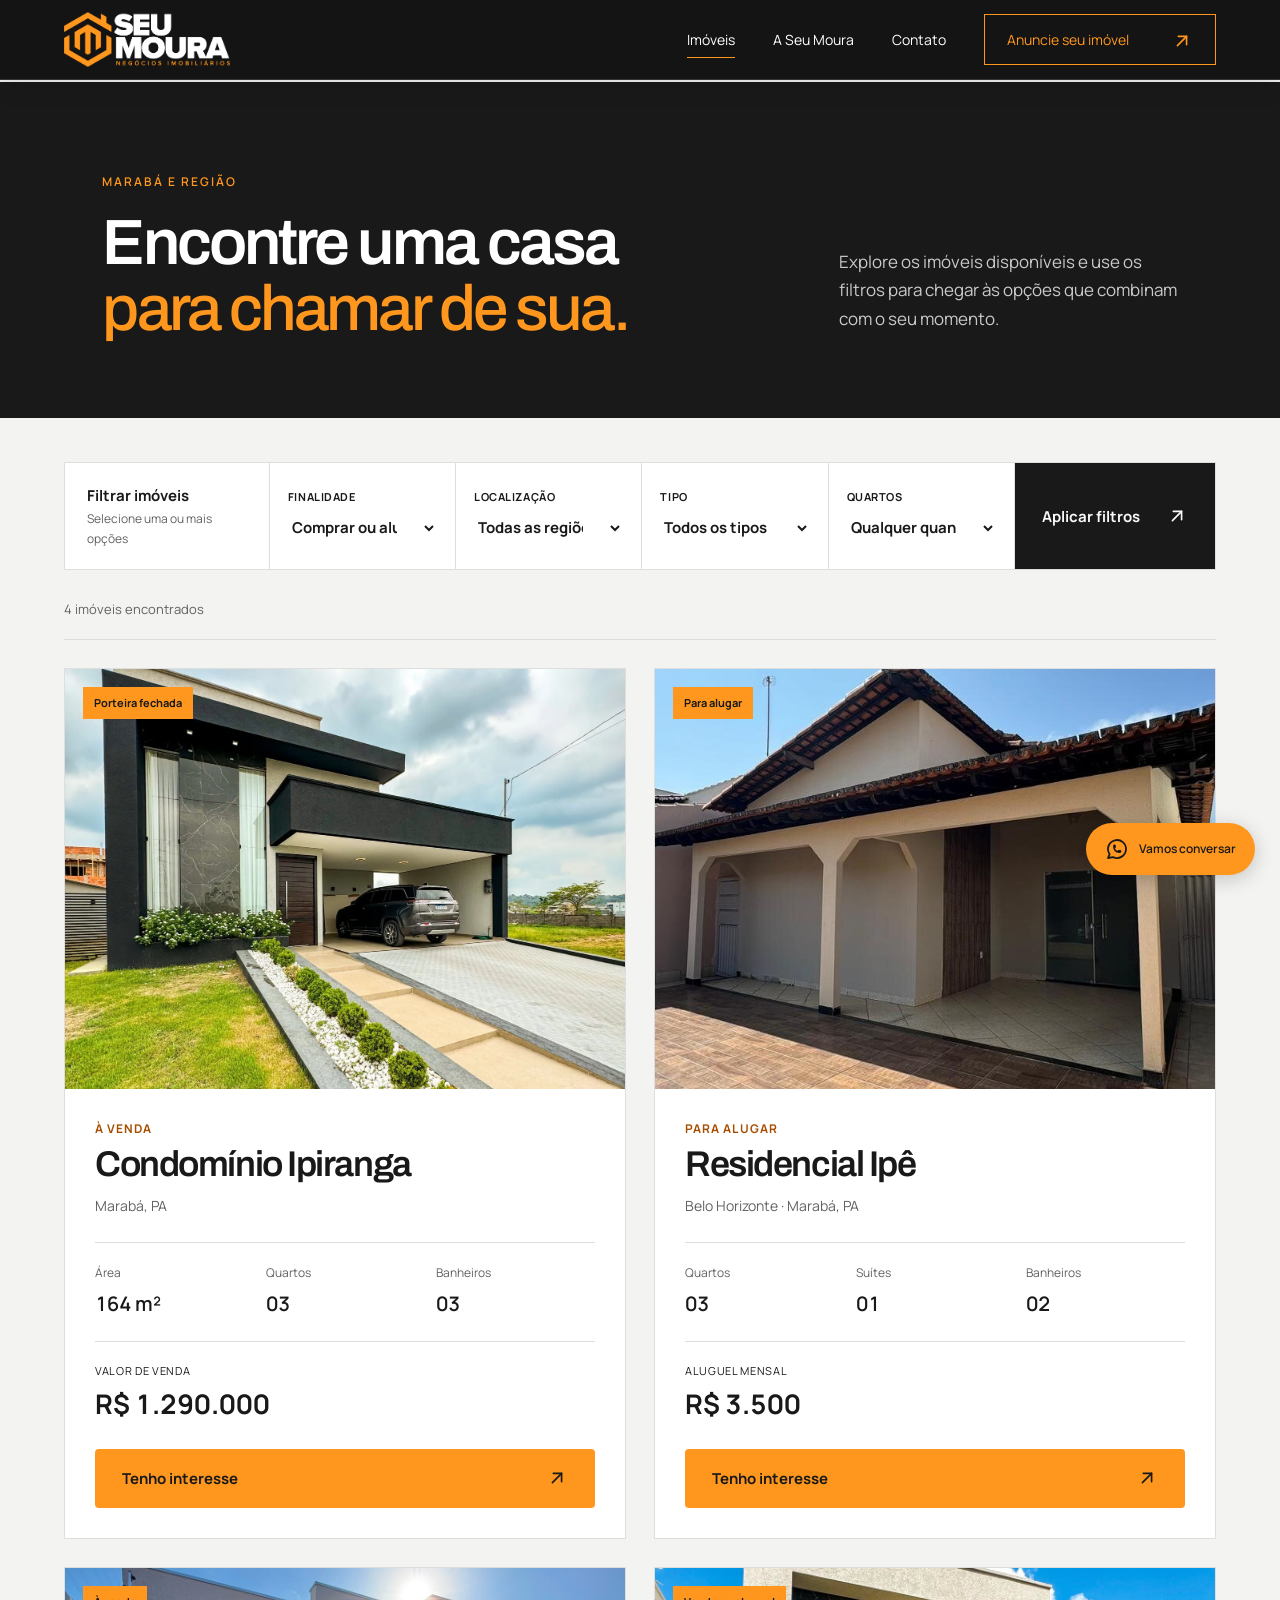
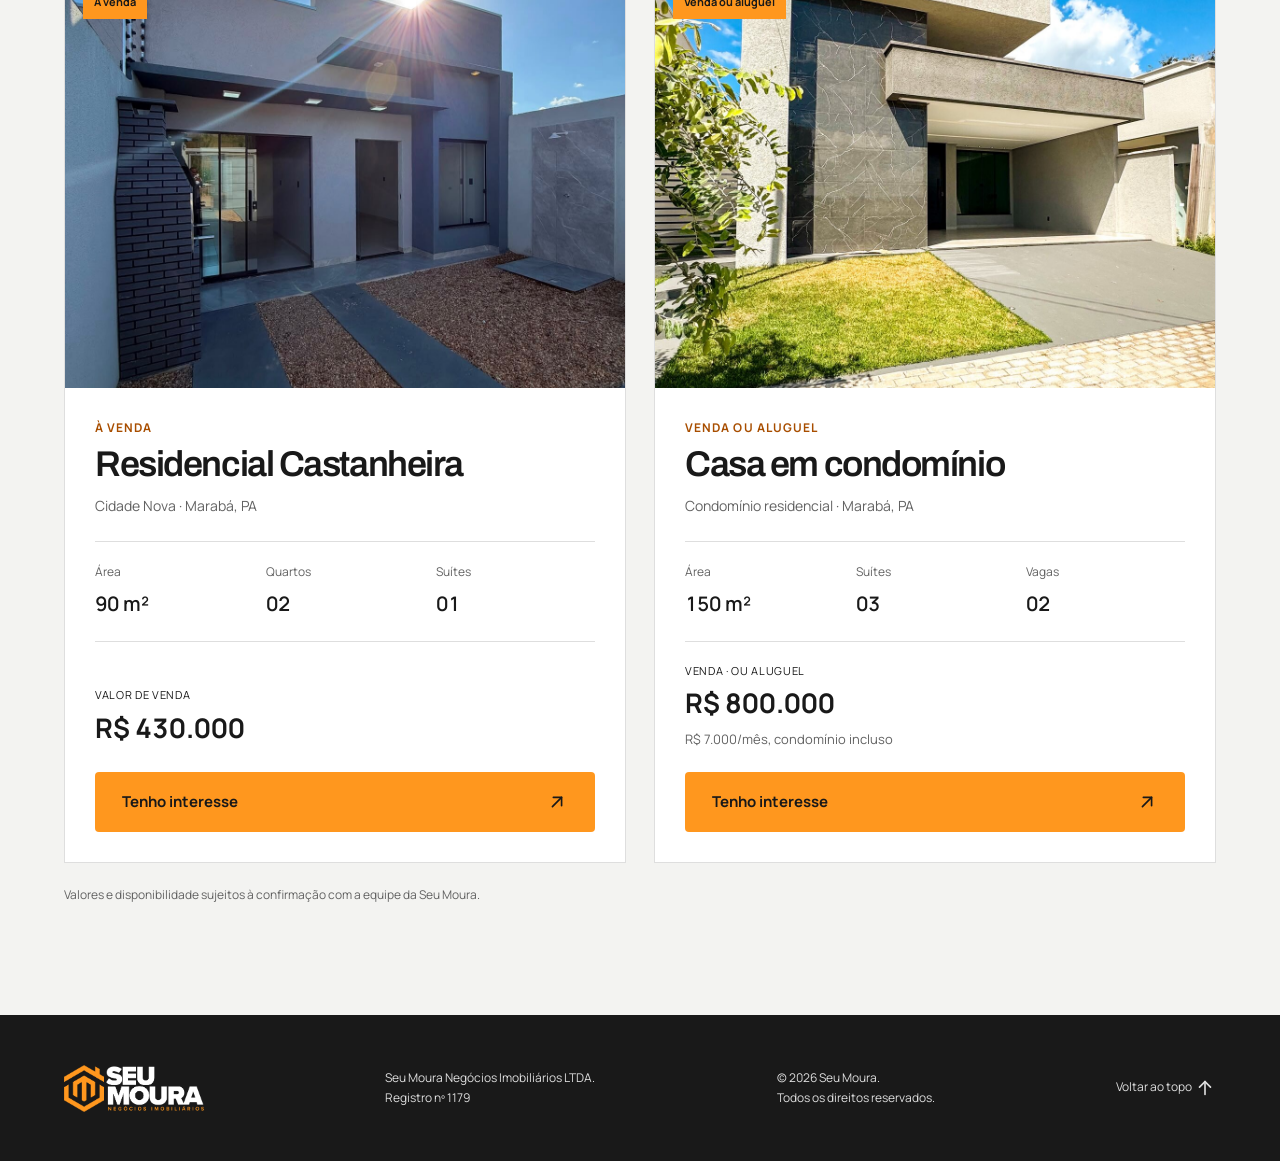
==== imoveis.html @ 576c98b8 "Create separate responsive property catalog with filters" ====
<!doctype html>
<html lang="pt-BR">
<head>
<meta charset="UTF-8"><meta name="viewport" content="width=device-width,initial-scale=1">
<title>Imóveis em Marabá | Seu Moura Imóveis</title>
<meta name="description" content="Casas à venda e para alugar em Marabá. Filtre os imóveis da Seu Moura por finalidade, localização e número de quartos.">
<meta name="theme-color" content="#191919"><meta property="og:title" content="Imóveis em Marabá | Seu Moura"><meta property="og:description" content="Encontre casas à venda e para alugar em Marabá e região."><meta property="og:type" content="website">
<link rel="icon" href="./favicon.svg" type="image/svg+xml"><link rel="stylesheet" href="./styles.css?v=catalog-20260916"><script src="./app.js?v=catalog-20260916" defer></script>
</head>
<body class="catalog-page">
<a class="skip" href="#catalogo">Pular para os imóveis</a>
<header class="header scrolled" id="topo"><a href="./index.html" class="brand" aria-label="Seu Moura Imóveis, página inicial"><img src="./assets/logo.png" alt="Seu Moura Imóveis" width="180" height="80"></a><nav id="navigation" aria-label="Principal"><a href="./imoveis.html" aria-current="page">Imóveis</a><a href="./index.html#sobre">A Seu Moura</a><a href="./index.html#contato">Contato</a><a class="nav-cta" href="./index.html#anuncie">Anuncie seu imóvel <span aria-hidden="true"><svg class="icon" viewBox="0 0 24 24"><path d="M17 7l-10 10"/><path d="M8 7l9 0l0 9"/></svg></span></a></nav><button class="menu" aria-label="Abrir menu" aria-expanded="false" aria-controls="navigation"><span></span><span></span></button></header>
<main id="catalogo">
<section class="catalog-hero"><div><p class="eyebrow">MARABÁ E REGIÃO</p><h1>Encontre uma casa<br><em>para chamar de sua.</em></h1></div><p>Explore os imóveis disponíveis e use os filtros para chegar às opções que combinam com o seu momento.</p></section>

<section class="catalog-shell" aria-label="Catálogo de imóveis">
<form id="search" class="catalog-filters">
<div class="filter-heading"><p>Filtrar imóveis</p><span>Selecione uma ou mais opções</span></div>
<label for="purpose">Finalidade<select id="purpose" name="purpose"><option value="all">Comprar ou alugar</option><option value="venda">Comprar</option><option value="aluguel">Alugar</option></select></label>
<label for="location">Localização<select id="location" name="location"><option value="all">Todas as regiões</option><option value="belo-horizonte">Belo Horizonte</option><option value="cidade-nova">Cidade Nova</option><option value="condominio">Condomínios</option></select></label>
<label for="type">Tipo<select id="type" name="type"><option value="all">Todos os tipos</option><option value="casa">Casa</option></select></label>
<label for="bedrooms">Quartos<select id="bedrooms" name="bedrooms"><option value="all">Qualquer quantidade</option><option value="2">2 ou mais</option><option value="3">3 ou mais</option></select></label>
<button class="button dark" type="submit">Aplicar filtros <svg class="icon" viewBox="0 0 24 24" aria-hidden="true"><path d="M17 7l-10 10"/><path d="M8 7l9 0l0 9"/></svg></button>
</form>

<div class="catalog-result"><span id="result-count" role="status">4 imóveis encontrados</span><button id="clear" class="text-button" type="button" hidden>Limpar filtros</button></div>

<div class="catalog-grid">
<article class="catalog-card property-item" data-purpose="venda" data-location="condominio" data-type="casa" data-bedrooms="3">
<div class="catalog-media"><img src="./assets/house.webp" alt="Casa com piscina no Condomínio Ipiranga" width="900" height="750"><span class="catalog-badge">Porteira fechada</span></div>
<div class="catalog-card-body"><div><p class="listing-type">À VENDA</p><h2>Condomínio Ipiranga</h2><p class="listing-location">Marabá, PA</p></div><dl class="catalog-specs"><div><dt>Área</dt><dd>164 m²</dd></div><div><dt>Quartos</dt><dd>03</dd></div><div><dt>Banheiros</dt><dd>03</dd></div></dl><div class="catalog-price"><span>Valor de venda</span><strong>R$ 1.290.000</strong></div><a class="button cream whatsapp" data-message="Olá, Seu Moura! Tenho interesse na casa de porteira fechada no Condomínio Ipiranga, anunciada por R$ 1.290.000. Gostaria de saber mais." href="https://wa.me/5594992972083" target="_blank" rel="noopener">Tenho interesse <svg class="icon" viewBox="0 0 24 24" aria-hidden="true"><path d="M17 7l-10 10"/><path d="M8 7l9 0l0 9"/></svg></a></div>
</article>

<article class="catalog-card property-item" data-purpose="aluguel" data-location="belo-horizonte" data-type="casa" data-bedrooms="3">
<div class="catalog-media"><img src="./assets/listing-ipe.jpg" alt="Fachada da casa para alugar no Residencial Ipê" loading="lazy" width="720" height="960"><span class="catalog-badge">Para alugar</span></div>
<div class="catalog-card-body"><div><p class="listing-type">PARA ALUGAR</p><h2>Residencial Ipê</h2><p class="listing-location">Belo Horizonte · Marabá, PA</p></div><dl class="catalog-specs"><div><dt>Quartos</dt><dd>03</dd></div><div><dt>Suítes</dt><dd>01</dd></div><div><dt>Banheiros</dt><dd>02</dd></div></dl><div class="catalog-price"><span>Aluguel mensal</span><strong>R$ 3.500</strong></div><a class="button cream whatsapp" data-message="Olá, Seu Moura! Tenho interesse na casa para alugar no Residencial Ipê, anunciada por R$ 3.500 mensais. Gostaria de saber mais." href="https://wa.me/5594992972083" target="_blank" rel="noopener">Tenho interesse <svg class="icon" viewBox="0 0 24 24" aria-hidden="true"><path d="M17 7l-10 10"/><path d="M8 7l9 0l0 9"/></svg></a></div>
</article>

<article class="catalog-card property-item" data-purpose="venda" data-location="cidade-nova" data-type="casa" data-bedrooms="2">
<div class="catalog-media"><img src="./assets/listing-castanheira.jpg" alt="Fachada da casa à venda no Residencial Castanheira" loading="lazy" width="1200" height="1600"><span class="catalog-badge">À venda</span></div>
<div class="catalog-card-body"><div><p class="listing-type">À VENDA</p><h2>Residencial Castanheira</h2><p class="listing-location">Cidade Nova · Marabá, PA</p></div><dl class="catalog-specs"><div><dt>Área</dt><dd>90 m²</dd></div><div><dt>Quartos</dt><dd>02</dd></div><div><dt>Suítes</dt><dd>01</dd></div></dl><div class="catalog-price"><span>Valor de venda</span><strong>R$ 430.000</strong></div><a class="button cream whatsapp" data-message="Olá, Seu Moura! Tenho interesse na casa do Residencial Castanheira, anunciada por R$ 430.000. Gostaria de saber mais." href="https://wa.me/5594992972083" target="_blank" rel="noopener">Tenho interesse <svg class="icon" viewBox="0 0 24 24" aria-hidden="true"><path d="M17 7l-10 10"/><path d="M8 7l9 0l0 9"/></svg></a></div>
</article>

<article class="catalog-card property-item" data-purpose="venda aluguel" data-location="condominio" data-type="casa" data-bedrooms="3">
<div class="catalog-media"><img src="./assets/listing-condominio-800.jpg" alt="Casa de alto padrão em condomínio em Marabá" loading="lazy" width="2268" height="3024"><span class="catalog-badge">Venda ou aluguel</span></div>
<div class="catalog-card-body"><div><p class="listing-type">VENDA OU ALUGUEL</p><h2>Casa em condomínio</h2><p class="listing-location">Condomínio residencial · Marabá, PA</p></div><dl class="catalog-specs"><div><dt>Área</dt><dd>150 m²</dd></div><div><dt>Suítes</dt><dd>03</dd></div><div><dt>Vagas</dt><dd>02</dd></div></dl><div class="catalog-price"><span>Venda · ou aluguel</span><strong>R$ 800.000</strong><small>R$ 7.000/mês, condomínio incluso</small></div><a class="button cream whatsapp" data-message="Olá, Seu Moura! Tenho interesse na casa em condomínio anunciada para venda por R$ 800.000 ou aluguel por R$ 7.000 mensais. Gostaria de saber mais." href="https://wa.me/5594992972083" target="_blank" rel="noopener">Tenho interesse <svg class="icon" viewBox="0 0 24 24" aria-hidden="true"><path d="M17 7l-10 10"/><path d="M8 7l9 0l0 9"/></svg></a></div>
</article>
</div>

<div id="empty" class="catalog-empty" hidden><h2>Nenhum imóvel com esses filtros.</h2><p>Altere a busca ou conte à nossa equipe o que você procura.</p><a class="button cream whatsapp" data-message="Olá! Procuro uma casa em Marabá e não encontrei uma opção no site. Podemos conversar?" href="https://wa.me/5594992972083" target="_blank" rel="noopener">Falar com um consultor <svg class="icon" viewBox="0 0 24 24" aria-hidden="true"><path d="M17 7l-10 10"/><path d="M8 7l9 0l0 9"/></svg></a></div>
<p class="catalog-note">Valores e disponibilidade sujeitos à confirmação com a equipe da Seu Moura.</p>
</section>
</main>

<footer><a class="brand" href="./index.html"><img src="./assets/logo.png" alt="Seu Moura Imóveis" width="180" height="80" loading="lazy"></a><p>Seu Moura Negócios Imobiliários LTDA.<br>Registro nº 1179</p><span>© <span id="year">2026</span> Seu Moura.<br>Todos os direitos reservados.</span><a href="#topo" class="back-top">Voltar ao topo <svg class="icon" viewBox="0 0 24 24" aria-hidden="true"><path d="M12 5l0 14"/><path d="M18 11l-6 -6"/><path d="M6 11l6 -6"/></svg></a></footer>
<a class="floating-whatsapp whatsapp" href="https://wa.me/5594992972083" target="_blank" rel="noopener" aria-label="Falar com a Seu Moura pelo WhatsApp" data-message="Olá! Gostaria de falar com a Seu Moura."><svg class="icon" viewBox="0 0 24 24" aria-hidden="true"><path d="M3 21l1.65 -3.8a9 9 0 1 1 3.4 2.9l-5.05 .9"/><path d="M9 10a.5 .5 0 0 0 1 0v-1a.5 .5 0 0 0 -1 0v1a5 5 0 0 0 5 5h1a.5 .5 0 0 0 0 -1h-1a.5 .5 0 0 0 0 1"/></svg><span>Vamos conversar</span></a>
</body></html>
---- styles.css ----
@import url('https://fonts.googleapis.com/css2?family=Archivo:wght@500;600;700&family=Manrope:wght@400;500;600;700&display=swap');
:root{--ink:#191919;--paper:#fafafa;--muted:#626262;--gold:#ff971e;--line:#dedede;--serif:'Italiana',Georgia,serif;--sans:'DM Sans',Arial,sans-serif}*{box-sizing:border-box}html{scroll-behavior:smooth;scroll-padding-top:100px}body{margin:0;color:var(--ink);background:var(--paper);font-family:var(--sans);font-size:16px;line-height:1.7}body.modal-open{overflow:hidden}button,input,select{font:inherit}button,a,input,select{-webkit-tap-highlight-color:transparent}button,a{touch-action:manipulation}button{cursor:pointer}a{color:inherit;text-decoration:none}img{max-width:100%;display:block}button{color:inherit}h1,h2,h3,p{margin:0}h1,h2,h3{font-weight:400}h1,h2{font-family:var(--serif);line-height:1.06;letter-spacing:-.035em}em{font-weight:400;font-family:Georgia,serif;font-size:.91em}h2{font-size:clamp(38px,4.2vw,64px)}p{font-weight:400}.eyebrow{font-size:12px;font-weight:600;letter-spacing:2px;margin-bottom:24px}.eyebrow.light{color:#fafafa}.header{position:absolute;z-index:10;top:0;left:0;width:100%;display:flex;align-items:center;justify-content:space-between;padding:22px 5%;border-bottom:1px solid #ffffff35;color:white;transition:background 180ms ease}.header.scrolled{position:fixed;background:var(--ink);padding-top:8px;padding-bottom:8px;box-shadow:0 4px 25px #0002}.brand img{width:165px;height:66px;object-fit:contain}.header nav{display:flex;gap:38px;align-items:center;font-size:14px}.header nav>a{position:relative}.header nav>a:not(.nav-cta):after{content:'';position:absolute;bottom:-7px;height:1px;background:currentColor;left:0;width:100%;transform:scaleX(0);transform-origin:left;transition:transform 180ms var(--ease-out)}.header nav>a:hover:after{transform:scaleX(1)}.nav-cta{border:1px solid #ffffff60;padding:12px 22px}.nav-cta span{margin-left:22px}.menu{display:none;background:none;border:0;width:44px;height:44px}.menu span{display:block;background:white;height:1px;width:25px;margin:7px auto}.hero{height:min(890px,100svh);min-height:700px;position:relative;overflow:hidden;color:#fff;background:var(--ink)}.hero-image{width:100%;height:100%;object-fit:cover;object-position:center 53%;animation:herozoom 1.8s ease-out both}.hero-shade{position:absolute;inset:0;background:linear-gradient(90deg,#101010d9 0%,#10101099 46%,#10101033 85%),linear-gradient(0deg,#101010a0,transparent 35%,#10101066)}.hero-content{position:absolute;left:8%;top:25%;max-width:850px;animation:rise 1s .1s both}.hero h1{font-size:clamp(58px,6.2vw,96px);line-height:1.05}.hero h1 em{color:#ff971e;font-size:.8em}.hero-intro{margin:26px 0 32px;color:#f5f5f5;font-size:17px;line-height:1.65}.button{display:inline-flex;align-items:center;justify-content:space-between;gap:42px;min-height:56px;padding:16px 26px;border:1px solid transparent;font-size:14px;font-weight:500;transition:background .25s,transform .25s}.button span{font-size:22px;line-height:1}.cream{color:var(--ink);background:#ff971e}.cream:hover{background:#ffac4d}.dark{background:var(--ink);color:#fff}.dark:hover{background:#333333}.hero-bottom{position:absolute;bottom:36px;left:8%;right:5%;display:flex;justify-content:space-between;align-items:center;font-size:11px;letter-spacing:2px}.hero-bottom a{display:flex;gap:35px;align-items:center}.hero-bottom a span{font-size:24px}.hero-index{position:absolute;right:4.5%;top:45%;writing-mode:vertical-rl;letter-spacing:3px;font-size:11px}.search-wrap{position:relative;padding:0 5%;background:#fff}.search{max-width:1400px;margin:auto;display:grid;grid-template-columns:1fr 1.3fr 1.2fr auto;align-items:center;padding:30px 0;gap:30px}.search label{font-size:10px;letter-spacing:1.5px;font-weight:600;display:flex;flex-direction:column;border-right:1px solid var(--line);padding-right:25px}.search select{padding:9px 20px 0 0;border:0;background:none;width:100%;outline-offset:4px;color:var(--ink);font-size:15px;letter-spacing:0}.section{padding:100px 8%;max-width:1700px;margin:auto}.section-head{display:flex;justify-content:space-between;align-items:flex-end;gap:45px;margin-bottom:55px}.section-head>p{color:var(--muted);font-size:15px;line-height:1.8;margin-bottom:8px}.result-line{display:flex;justify-content:space-between;border-bottom:1px solid var(--line);padding-bottom:18px;margin-bottom:30px;font-size:13px;color:var(--muted)}.result-line>span:last-child{font-size:11px;letter-spacing:1.6px}.property{display:grid;grid-template-columns:1.14fr 1fr;background:#fff}.property-photo{position:relative;border:0;padding:0;background:#c9c9c9;overflow:hidden;text-align:left;min-height:530px}.property-photo>img{height:100%;width:100%;object-fit:cover;transition:transform .8s}.tag{position:absolute;left:24px;top:24px;padding:8px 14px;background:#fafafa;font-size:10px;letter-spacing:1.5px}.photo-link{position:absolute;bottom:0;left:0;right:0;padding:40px 27px 25px;color:#fff;display:flex;justify-content:space-between;background:linear-gradient(transparent,#0009);font-size:14px}.photo-link>span{font-size:24px}.property-info{padding:50px 48px;display:flex;flex-direction:column;justify-content:center}.property-info .eyebrow{font-size:10px;margin-bottom:23px}.property h3{font-family:var(--serif);font-size:clamp(30px,3vw,44px);line-height:1.15;letter-spacing:-1px}.location{font-size:13px;color:var(--muted);margin:18px 0}.property-copy{color:var(--muted);font-size:14px;line-height:1.8}.specs{display:flex;justify-content:space-between;gap:20px;padding:25px 0;border-bottom:1px solid var(--line);margin:6px 0 23px}.specs dt{font-size:11px;color:var(--muted)}.specs dd{font-size:27px;margin:8px 0 0;line-height:1}.specs small{font-size:14px}.price-line{display:flex;align-items:center;justify-content:space-between}.price-line span{font-size:10px;letter-spacing:1.3px;display:block;margin-bottom:7px}.price-line strong{font-weight:400;font-size:26px}.round{width:52px;height:52px;border:1px solid var(--line);border-radius:50%;background:transparent;font-size:24px;transition:background .2s}.round:hover{background:#eeeeee}.fine{font-size:12px;color:var(--muted);margin-top:12px;line-height:1.6}.text-button{background:none;border:0;text-decoration:underline;font-size:13px}.empty{text-align:center;padding:65px 20px;background:white}.empty h3{font-family:var(--serif);font-size:36px}.empty p{margin:15px auto 25px;max-width:550px}.statement{background:var(--ink);color:#f5f5f5;padding:32px 8% 65px;text-align:center;overflow:hidden}.statement-top{display:flex;justify-content:space-between;border-bottom:1px solid #ffffff20;padding-bottom:24px;letter-spacing:1.7px;font-size:10px;color:#cccccc}.statement>p{font-family:var(--serif);font-size:clamp(35px,4.8vw,70px);line-height:1.18;letter-spacing:-2px;margin:64px 0 35px}.statement em{color:#ff971e}.line-link{display:inline-flex;gap:50px;align-items:center;border-bottom:1px solid currentColor;padding-bottom:8px;font-size:14px}.line-link>span{font-size:22px}.about{display:grid;grid-template-columns:1fr 1fr;gap:9%;align-items:center;padding-top:120px;padding-bottom:120px}.about-image{position:relative;align-self:stretch;min-height:620px}.about-image>img{width:100%;height:100%;object-fit:cover}.image-caption{position:absolute;left:0;bottom:0;background:#191919da;width:100%;padding:18px 25px;font-size:10px;color:white;letter-spacing:1.5px}.about-copy>p:not(.eyebrow){color:var(--muted);margin-top:25px;font-size:15px}.values{margin:25px 0 30px}.values>div{position:relative;border-top:1px solid var(--line);padding:20px 0 20px 38px}.values span{position:absolute;left:0;top:23px;font-size:11px;color:var(--muted)}.values h3{font-size:17px}.values p{font-size:13px;color:var(--muted);margin-top:4px}.announce{max-width:none;display:grid;grid-template-columns:1fr 1fr;gap:12%;background:#242424;color:white;padding-top:85px;padding-bottom:85px}.announce h2{font-size:clamp(38px,4vw,58px)}.announce>div>p:last-child{margin-top:25px;color:#dedede;font-size:15px}.owner-form label{display:flex;flex-direction:column;font-size:12px;gap:8px}.owner-form input,.owner-form select{min-width:0;width:100%;border:0;border-bottom:1px solid #ffffff60;background:transparent;color:white;padding:10px 0;font-size:15px;border-radius:0}.owner-form input::placeholder{color:#c4c4c4}.owner-form select option{color:var(--ink);background:white}.form-row{display:grid;grid-template-columns:1fr 1fr;gap:25px;margin:26px 0}.owner-form .button{width:100%;margin-top:3px}.owner-form .fine{color:#cccccc;font-size:11px}.contact{text-align:center;padding-top:95px;padding-bottom:85px}.contact h2{font-size:clamp(50px,6vw,88px)}.contact .button{margin:35px 0}.contact-details{display:flex;justify-content:center;gap:35px;color:var(--muted);font-size:13px;margin-top:25px;align-items:center}.contact-details>*{padding:0 25px;border-right:1px solid var(--line)}.contact-details>*:last-child{border:0}footer{background:var(--ink);color:#dedede;padding:42px 5%;display:flex;justify-content:space-between;align-items:center;gap:25px;font-size:11px}footer .brand img{width:140px}.back-top{font-size:12px}.floating-whatsapp{position:fixed;z-index:15;bottom:25px;right:25px;display:flex;align-items:center;gap:10px;background:var(--ink);color:#fff;border:1px solid #ffffff55;padding:13px 19px;border-radius:40px;box-shadow:0 4px 20px #0003;font-size:12px;transition:transform .2s}.floating-whatsapp svg{width:24px;height:24px}.skip{position:fixed;z-index:100;top:-100px;left:15px;background:white;color:var(--ink);padding:12px}.skip:focus{top:15px}:focus-visible{outline:2px solid var(--gold);outline-offset:5px}.reveal{opacity:1}.reveal.pending{opacity:1;transform:none}[hidden]{display:none!important}dialog{border:0;padding:0;width:min(1100px,94vw);max-height:90svh;background:var(--paper);color:var(--ink);overflow:auto}dialog::backdrop{background:#101010cc;backdrop-filter:blur(5px)}dialog[open]{display:grid;grid-template-columns:1fr 1fr;animation:rise .3s}.dialog-close{position:absolute;top:15px;right:15px;z-index:2;border:0;background:var(--paper);border-radius:50%;width:42px;height:42px;font-size:18px}.gallery{background:var(--ink);position:relative;min-height:550px;display:flex;align-items:center}.gallery>img{width:100%;height:100%;max-height:80svh;object-fit:contain}.gallery-controls{position:absolute;bottom:0;left:0;right:0;background:#191919c9;color:white;padding:12px 25px;display:flex;align-items:center;justify-content:space-between;font-size:12px}.gallery-controls button{border:1px solid #ffffff60;background:none;color:white;width:40px;height:40px;font-size:20px}.dialog-copy{padding:55px 40px 35px}.dialog-copy h2{font-size:42px}.dialog-copy>p:not(.eyebrow){font-size:14px;margin-top:22px;color:var(--muted)}.dialog-copy .eyebrow{font-size:10px}.dialog-price{display:block;margin-top:25px;font-size:28px;font-weight:400}.dialog-copy .button{margin-top:22px;width:100%;gap:15px}.dialog-copy p.agent{font-size:12px}.gallery img{transition:opacity .2s}@keyframes rise{from{opacity:0;transform:translateY(25px)}to{opacity:1;transform:translateY(0)}}@keyframes herozoom{from{transform:scale(1.07)}to{transform:scale(1)}}
@media(min-width:1700px){.hero-content{left:max(8%,calc((100vw - 1450px)/2))}}
@media(max-width:1000px){.header nav{gap:22px}.hero-content{left:6%}.section{padding:75px 6%}.search{gap:18px}.search label{padding-right:12px}.search .button{gap:20px;padding:15px}.section-head{gap:20px}.section-head>p{max-width:240px}.property-info{padding:35px 28px}.property-photo{min-height:500px}.about{gap:6%}.about-image{min-height:620px}.announce{gap:7%}.contact-details{gap:0}.contact-details>*{padding:0 15px}.contact-details a{overflow-wrap:anywhere}}
@media(max-width:720px){html{scroll-padding-top:84px}.header{padding:12px 6%}.brand img{width:139px;height:55px}.menu{display:block}.header nav{display:none;position:absolute;left:0;right:0;top:100%;background:var(--ink);padding:25px 6% 32px;flex-direction:column;align-items:stretch;gap:22px;border-top:1px solid #ffffff30}.header nav.open{display:flex}.hero{height:800px;min-height:690px;max-height:1000px}.hero-content{top:23%;left:7%;right:5%}.hero h1{font-size:clamp(43px,9.5vw,68px);line-height:1.13}.hero h1 em{font-size:.82em}.hero .eyebrow{font-size:9px;letter-spacing:1.4px;max-width:290px}.hero-intro{font-size:15px;margin:25px 0 30px}.hero-image{object-position:58% center}.hero-shade{background:linear-gradient(90deg,#101010d9,#10101088),linear-gradient(0deg,#101010b3,transparent)}.hero-bottom{left:7%;bottom:25px;right:7%;align-items:flex-start;gap:20px}.hero-bottom>span{max-width:140px;font-size:9px;text-align:right}.hero-bottom a{gap:13px;font-size:9px}.hero-index{display:none}.search-wrap{padding:0 7%}.search{grid-template-columns:1fr 1fr;gap:25px 18px;padding:28px 0}.search label{border:0;min-width:0}.search select{font-size:13px;padding-right:2px}.search .button{font-size:12px;min-height:50px;gap:10px}.section{padding:65px 7%}.section-head{display:block;margin-bottom:35px}.section-head>p{max-width:none;margin-top:24px;font-size:14px}.eyebrow{font-size:10px;letter-spacing:1.6px;margin-bottom:20px}h2{font-size:39px;line-height:1.1}.result-line{font-size:12px}.result-line>span:last-child{font-size:9px}.property{grid-template-columns:1fr}.property-photo{min-height:0;height:350px}.property-info{padding:30px 25px}.property h3{font-size:36px}.specs{margin-top:10px}.statement{padding:26px 7% 50px}.statement-top>span:last-child{display:none}.statement>p{font-size:35px;letter-spacing:-1px;margin:45px 0 30px}.about{grid-template-columns:1fr;gap:45px}.about-image{min-height:0;height:440px}.about-copy h2{font-size:45px}.about-copy>p:not(.eyebrow){font-size:15px}.announce{grid-template-columns:1fr;gap:40px}.announce h2{font-size:43px}.contact h2{font-size:55px}.contact-details{flex-direction:column;gap:18px;margin-top:10px}.contact-details>*{border:0;padding:0}footer{padding:35px 7% 95px;display:grid;grid-template-columns:1fr 1fr;gap:25px}footer .brand img{width:125px}.floating-whatsapp{right:16px;bottom:16px;padding:13px}.floating-whatsapp span{display:none}dialog[open]{grid-template-columns:1fr}.gallery{min-height:0;height:330px}.gallery img{max-height:none}.dialog-copy{padding:30px 25px}.dialog-copy h2{font-size:36px}.dialog-close{position:fixed;right:6vw;top:7svh}.form-row{gap:20px}}
@media(prefers-reduced-motion:reduce){html{scroll-behavior:auto}*,*:before,*:after{animation:none!important;transition:none!important}.reveal.pending{opacity:1;transform:none}}

/* Brand refinement: #FF971E sampled from the original, unmodified logo. */
:root{--accent:#ff971e;--accent-hover:#ffac4d;--ease-out:cubic-bezier(.16,1,.3,1);--surface:#fff;--focus:#a84e00}
::selection{background:var(--accent);color:#191919}html{scrollbar-color:#828282 var(--paper)}input,textarea{caret-color:var(--accent)}
h1,h2,h3{text-wrap:balance}em{font-family:inherit;font-style:normal;font-size:1em}p{max-width:70ch}.icon{display:inline-block;width:22px;height:22px;flex-shrink:0;vertical-align:middle;fill:none;stroke:currentColor;stroke-width:1.8;stroke-linecap:round;stroke-linejoin:round}
.header{min-height:80px;padding:8px 5%;background:#141414f5;border-bottom-color:#ffffff24}.header.scrolled{padding:8px 5%;background:#141414}.brand img{width:166px;height:62px}.nav-cta{border-color:var(--accent);color:var(--accent);display:flex;gap:20px;align-items:center}.header nav>a:not(.nav-cta):after{background:var(--accent)}
.hero{height:auto;min-height:min(850px,95svh);display:grid;align-items:center;padding:155px 8% 95px}.hero-image{position:absolute;inset:0;object-position:65% 52%;animation:herozoom 1100ms var(--ease-out) both}.hero-content{position:relative;left:auto;right:auto;top:auto;max-width:820px;animation:rise 650ms var(--ease-out) both}.hero h1{font-size:clamp(44px,5.5vw,82px);line-height:1.12;letter-spacing:-.025em}.hero h1 em{font-size:1em;color:var(--accent)}.hero-intro{margin:25px 0 32px;max-width:38ch;font-size:18px}.hero-location{font-size:14px;letter-spacing:.02em;color:#eee;margin-bottom:22px}.hero-shade{background:linear-gradient(90deg,#101010e6 0%,#101010ad 48%,#10101040 100%)}
.button{font-size:15px;min-height:56px;border-radius:4px;gap:26px;transition:transform 160ms var(--ease-out),background-color 180ms ease,color 180ms ease}.cream{background:var(--accent);color:#191919}.cream:hover{background:var(--accent-hover)}.dark{background:var(--ink);color:var(--paper)}.hero .button,.owner-form .button{font-weight:600}.button:active,.round:active,.gallery-controls button:active,.floating-whatsapp:active{transform:scale(.97)}.button .icon{transition:transform 200ms var(--ease-out)}
:focus-visible{outline:2px solid var(--focus);outline-offset:5px}.hero :focus-visible,.header :focus-visible,.announce :focus-visible,footer :focus-visible,.floating-whatsapp:focus-visible{outline-color:var(--accent)}
.search label{font-size:12px;letter-spacing:.06em}.search select{font-size:16px;padding-block:10px;min-height:44px}.search .button{background:var(--accent);color:#191919;font-weight:600}.search .button:hover{background:var(--accent-hover)}
.section-head{display:block}.section-head>p{margin-top:22px;max-width:55ch;font-size:16px}.section-head h2 em{color:var(--muted)}.property-copy,.about-copy>p:not(.eyebrow){font-size:16px}.property-info .eyebrow{font-size:12px;letter-spacing:.08em}.location,.photo-link{font-size:14px}.tag{position:static;align-self:flex-start;display:inline-block;color:var(--ink);background:transparent;border:1px solid var(--line);padding:6px 10px;font-size:12px;margin:0 0 20px;letter-spacing:.03em}.specs dt{font-size:13px}.specs dd,.price-line strong{font-variant-numeric:tabular-nums}.price-line span{font-size:12px}.round{display:grid;place-items:center;background:var(--accent);border:0;color:#191919;border-radius:4px}.round:hover{background:var(--accent-hover)}
.statement{background:var(--paper);color:var(--ink);padding-block:55px;border-top:1px solid var(--line);border-bottom:1px solid var(--line)}.statement>p{margin:0 auto 28px;font-size:clamp(34px,4.2vw,60px)}.statement em{color:var(--muted)}.statement .line-link{font-size:14px}.values>div{padding-left:0}.values p{font-size:14px}.about-image{min-height:570px}.about-copy h2 em{color:var(--muted)}
.owner-form input,.owner-form select{font-size:16px;min-height:48px}.owner-form label{font-size:14px}.owner-form .fine{font-size:12px}.contact-details{font-size:14px}.contact-details p{margin:0}.contact .button{background:var(--accent);color:#191919;font-weight:600}footer{font-size:12px}.floating-whatsapp{background:var(--accent);color:#191919;border:0;font-weight:600;min-height:52px}.gallery-controls button{width:44px;height:44px;display:grid;place-items:center;border-radius:4px}.dialog-close{display:grid;place-items:center;width:44px;height:44px;border-radius:4px}.dialog-copy>p:not(.eyebrow){font-size:16px}.dialog-copy .fine{font-size:12px}.line-link{text-decoration-thickness:1px;text-underline-offset:6px}.menu span{transition:transform 180ms var(--ease-out)}.menu[aria-expanded=true] span:first-child{transform:translateY(4px) rotate(45deg)}.menu[aria-expanded=true] span:last-child{transform:translateY(-4px) rotate(-45deg)}
@media(hover:hover) and (pointer:fine){.button:hover .icon{transform:translate(2px,-2px)}.property-photo:hover>img{transform:scale(1.025)}.floating-whatsapp:hover{transform:translateY(-2px)}}
@media(max-width:1000px){.section-head>p{max-width:55ch}.hero{padding-inline:6%}.hero h1{font-size:clamp(44px,6.5vw,76px)}}
@media(max-width:720px){.header,.header.scrolled{min-height:76px;padding:8px 6%}.brand img{width:145px;height:56px}.header nav{padding:24px 7%;gap:24px}.header nav.open{animation:rise 200ms var(--ease-out)}.header .nav-cta{padding:13px 16px}.hero{min-height:650px;min-height:max(650px,88svh);padding:136px 7% 72px;align-items:center}.hero-content{top:auto;left:auto;right:auto}.hero h1{font-size:clamp(41px,10.2vw,64px);line-height:1.14}.hero h1 em{font-size:1em}.hero-location{font-size:13px;max-width:25ch}.hero-intro{font-size:16px;max-width:29ch}.hero-shade{background:linear-gradient(90deg,#101010db,#10101088)}.hero-image{object-position:58% center}.hero .button{min-width:235px}.search{gap:18px 16px}.search label{font-size:11px}.search select{font-size:16px}.search .button{font-size:14px;padding:12px 14px}.section-head>p{font-size:16px}.about-image{min-height:0;height:420px}.property-info{padding:28px 22px}.statement{padding:48px 7%}.statement>p{font-size:34px;line-height:1.2}.form-row{grid-template-columns:1fr}.owner-form .button{gap:16px;font-size:14px}.floating-whatsapp{bottom:calc(16px + env(safe-area-inset-bottom,0px))}.dialog-close{position:absolute;top:12px;right:12px}.dialog-copy h2{font-size:34px}.contact-details a{overflow-wrap:anywhere}}
@media(prefers-color-scheme:dark){:root{--ink:#f5f5f5;--paper:#161616;--surface:#202020;--muted:#b8b8b8;--line:#454545;--focus:#ff971e;color-scheme:dark}.search-wrap,.property,.empty{background:var(--surface)}.search select{color:var(--ink)}.search select option{background:#202020}.tag{color:#f5f5f5}.dark{background:var(--accent);color:#191919}.dark:hover{background:var(--accent-hover)}.round:hover{background:var(--accent-hover)}.announce{background:#202020}.owner-form select option{background:#202020;color:#f5f5f5}.gallery{background:#141414}.dialog-close{background:#202020;color:#fafafa}.skip{background:#202020;color:#fafafa}.header,.header.scrolled,footer{background:#141414}.floating-whatsapp{color:#191919}}
@media(prefers-reduced-motion:reduce){html{scroll-behavior:auto}*,*:before,*:after{animation:none!important;transition:none!important}.reveal.pending{opacity:1;transform:none}}

.hero{background:#191919}.result-line>span:last-child,.dialog-copy .eyebrow{font-size:12px;letter-spacing:.04em}.search label{letter-spacing:.04em}.property-info .eyebrow{letter-spacing:.04em}.statement>p{line-height:1.3}.header:has(.open){background:#141414}

/* Typography refinement inspired by Refero's architectural sans-serif systems. */
:root{--display:'Archivo','Helvetica Neue',Arial,sans-serif;--sans:'Manrope','Helvetica Neue',Arial,sans-serif}
body{font-family:var(--sans)}
h1,h2{font-family:var(--display);font-weight:600;line-height:1.04;letter-spacing:-.045em}
h3{font-weight:600}
em{font-family:inherit;font-style:normal;font-size:1em;font-weight:500}
.hero h1{font-weight:600;line-height:1.06;letter-spacing:-.05em}
.property h3,.empty h3,.statement>p{font-family:var(--display);font-weight:600;letter-spacing:-.04em}
.property h3{line-height:1.08}
.statement>p{line-height:1.12}
.owner-purpose{margin:0 0 26px}

/* Horizontal property section: large photography with information alongside it. */
.listings-section{max-width:none;background:#f2f2f2;padding-inline:max(8%,calc((100vw - 1450px)/2))}.more-listings-heading{display:flex;align-items:end;justify-content:space-between;gap:40px;margin:0 0 38px}.more-listings-heading .eyebrow{color:#a84e00;margin-bottom:7px}.more-listings-heading h3{font-family:var(--display);font-size:clamp(34px,4vw,56px);line-height:1.06;letter-spacing:-.045em}.more-listings-heading>p{color:var(--muted);font-size:15px;max-width:43ch}.property-list{display:flex;flex-direction:column;gap:30px}.listing-card{min-width:0;min-height:455px;background:var(--surface);border:1px solid var(--line);display:grid;grid-template-columns:minmax(0,1.08fr) minmax(380px,.92fr);overflow:hidden}.listing-card:nth-child(even) .listing-media{order:2}.listing-card:nth-child(even) .listing-body{order:1}.listing-media{width:100%;height:100%;min-height:455px;object-fit:cover;background:#d9d9d9}.listing-body{padding:clamp(34px,4.2vw,62px);display:flex;flex-direction:column;justify-content:center}.listing-type{color:#a84e00;font-size:12px;font-weight:700;letter-spacing:.09em;margin-bottom:10px}.listing-card h3{font-family:var(--display);font-size:clamp(32px,3.2vw,46px);line-height:1.05;letter-spacing:-.04em}.listing-location{color:var(--muted);font-size:14px;margin:12px 0 18px}.listing-copy{color:var(--muted);font-size:16px;line-height:1.7}.listing-specs{display:flex;gap:28px;justify-content:flex-start;margin:25px 0 23px;padding:19px 0;border-top:1px solid var(--line);border-bottom:1px solid var(--line)}.listing-specs>div{min-width:86px}.listing-specs dt{color:var(--muted);font-size:12px;line-height:1.35}.listing-specs dd{font-size:23px;line-height:1.15;margin:6px 0 0;font-variant-numeric:tabular-nums}.listing-specs small{font-size:13px}.listing-price{display:flex;flex-direction:column}.listing-price>span{font-size:11px;letter-spacing:.08em}.listing-price>strong{font-size:27px;font-weight:600;font-variant-numeric:tabular-nums}.listing-price>small{color:var(--muted);font-size:13px;margin-top:2px}.listing-actions{display:flex;align-items:center;gap:20px;margin-top:25px}.listing-actions .button{width:auto;padding:13px 19px;min-height:52px;font-size:14px}.listing-source{text-decoration:underline;text-underline-offset:4px;color:var(--muted);font-size:13px}.listings-note{color:var(--muted);font-size:12px;margin-top:22px}
@media(max-width:1000px){.listing-card{grid-template-columns:1fr 1fr}.listing-body{padding:34px}.more-listings-heading{align-items:start}.listing-specs{gap:15px}.listing-specs>div{min-width:0}}
@media(max-width:720px){.listings-section{padding-inline:7%}.more-listings-heading{display:block;margin-bottom:28px}.more-listings-heading>p{margin-top:14px}.listing-card{display:flex;min-height:0}.listing-card:nth-child(even) .listing-media{order:0}.listing-card:nth-child(even) .listing-body{order:1}.listing-media{height:240px;min-height:0}.listing-body{padding:24px 22px 28px}.listing-card h3{font-size:32px}.listing-location{margin:9px 0 13px}.listing-copy{font-size:15px;line-height:1.6}.listing-specs{gap:12px;justify-content:space-between;margin:19px 0 18px;padding:16px 0}.listing-price>strong{font-size:29px}.listing-actions{align-items:stretch;flex-direction:column;gap:13px;margin-top:20px}.listing-actions .button{width:100%;min-height:56px;font-weight:700}.listing-source{text-align:center;min-height:44px;display:grid;place-items:center}.result-line{align-items:center;gap:10px;flex-wrap:wrap}.result-line>span:last-child{margin-left:auto}}
@media(prefers-color-scheme:dark){.listings-section{background:#181818}.listing-type,.more-listings-heading .eyebrow{color:var(--accent)}}

/* Prevent mobile cards from retaining the desktop horizontal layout. */
.listing-body{min-width:0}
@media(max-width:720px){
  .listing-card{flex-direction:column;align-items:stretch}
  .listing-media{flex:none;width:100%;max-width:100%;height:240px;object-fit:cover}
  .listing-body{width:100%;max-width:100%}
  .listing-card h3,.listing-location,.listing-copy{overflow-wrap:anywhere}
  .listing-specs{display:grid;grid-template-columns:repeat(3,minmax(0,1fr))}
  .listing-specs dt{overflow-wrap:anywhere}
  .listing-actions .button{min-width:0;font-size:16px;gap:12px}
  .listings-section{padding-bottom:110px}
}

/* Separate property catalog */
.catalog-entry{display:grid;grid-template-columns:minmax(0,1fr) minmax(320px,.75fr);gap:10%;align-items:end;padding-top:80px;padding-bottom:90px;background:var(--surface)}
.catalog-entry .eyebrow{color:#a84e00;margin-bottom:12px}
.catalog-entry-copy{display:flex;flex-direction:column;align-items:flex-start;gap:28px}
.catalog-entry-copy p{color:var(--muted);max-width:48ch;font-size:16px}
.catalog-entry .button{font-weight:700;min-width:245px}
.header nav [aria-current=page]:after{transform:scaleX(1)!important}

.catalog-page{background:#f3f3f1}
.catalog-page .header{position:fixed;background:#141414;padding-top:8px;padding-bottom:8px;box-shadow:0 4px 25px #0002}
.catalog-page main{padding-top:82px}
.catalog-hero{background:#191919;color:#fff;padding:90px max(8%,calc((100vw - 1450px)/2)) 76px;display:grid;grid-template-columns:1.3fr .7fr;gap:10%;align-items:end}
.catalog-hero .eyebrow{color:var(--accent);margin-bottom:18px}
.catalog-hero h1{font-family:var(--display);font-size:clamp(44px,5vw,76px);line-height:1.03;letter-spacing:-.045em}
.catalog-hero h1 em{color:var(--accent)}
.catalog-hero>p{color:#cacaca;font-size:17px;max-width:44ch;padding-bottom:8px}

.catalog-shell{max-width:1450px;margin:auto;padding:44px 5% 110px}
.catalog-filters{display:grid;grid-template-columns:1.1fr repeat(4,1fr) auto;gap:0;background:var(--surface);border:1px solid var(--line);align-items:stretch}
.filter-heading{padding:20px 22px;border-right:1px solid var(--line);display:flex;flex-direction:column;justify-content:center}
.filter-heading p{font-weight:700;font-size:15px}
.filter-heading span{font-size:12px;color:var(--muted)}
.catalog-filters label{font-size:11px;font-weight:700;text-transform:uppercase;letter-spacing:.05em;padding:15px 18px;border-right:1px solid var(--line);display:flex;flex-direction:column;justify-content:center;gap:4px}
.catalog-filters select{width:100%;border:0;background:transparent;color:var(--ink);font-size:15px;text-transform:none;letter-spacing:0;padding:4px 24px 4px 0;min-height:34px}
.catalog-filters .button{border-radius:0;align-self:stretch;min-width:175px;font-weight:700}
.catalog-result{display:flex;justify-content:space-between;align-items:center;padding:28px 0 18px;border-bottom:1px solid var(--line);font-size:13px;color:var(--muted)}
.catalog-result .text-button{min-height:44px;padding-inline:8px}

.catalog-grid{display:grid;grid-template-columns:repeat(2,minmax(0,1fr));gap:28px;margin-top:28px}
.catalog-card{min-width:0;background:var(--surface);border:1px solid var(--line);display:flex;flex-direction:column;overflow:hidden}
.catalog-media{position:relative;aspect-ratio:4/3;background:#d8d8d8;overflow:hidden}
.catalog-media img{width:100%;height:100%;object-fit:cover;transition:transform .7s var(--ease-out)}
.catalog-card:hover .catalog-media img{transform:scale(1.025)}
.catalog-badge{position:absolute;top:18px;left:18px;background:var(--accent);color:#191919;padding:7px 11px;font-size:11px;font-weight:700}
.catalog-card-body{padding:30px;display:flex;flex-direction:column;flex:1}
.catalog-card h2{font-family:var(--display);font-size:clamp(29px,2.8vw,42px);line-height:1.06;letter-spacing:-.04em}
.catalog-card .listing-type{margin-bottom:7px}
.catalog-card .listing-location{margin:10px 0 0}
.catalog-specs{display:grid;grid-template-columns:repeat(3,1fr);gap:12px;padding:20px 0;margin:24px 0 20px;border-top:1px solid var(--line);border-bottom:1px solid var(--line)}
.catalog-specs dt{font-size:12px;color:var(--muted)}
.catalog-specs dd{margin:4px 0 0;font-size:20px;font-weight:600;font-variant-numeric:tabular-nums}
.catalog-price{display:flex;flex-direction:column;margin-top:auto}
.catalog-price span{font-size:11px;text-transform:uppercase;letter-spacing:.06em}
.catalog-price strong{font-size:27px;font-weight:700;font-variant-numeric:tabular-nums}
.catalog-price small{font-size:13px;color:var(--muted);margin-top:2px}
.catalog-card .button{width:100%;margin-top:22px;font-weight:700}
.catalog-empty{text-align:center;padding:75px 24px;margin-top:28px;background:var(--surface);border:1px solid var(--line)}
.catalog-empty h2{font-size:38px}
.catalog-empty p{color:var(--muted);margin:12px 0 25px}
.catalog-note{font-size:12px;color:var(--muted);margin-top:22px}

@media(max-width:1180px){
  .catalog-filters{grid-template-columns:repeat(4,1fr)}
  .filter-heading{grid-column:1/-1;border-right:0;border-bottom:1px solid var(--line)}
  .catalog-filters .button{grid-column:1/-1}
  .catalog-filters label:last-of-type{border-right:0}
}
@media(max-width:720px){
  .catalog-entry{grid-template-columns:1fr;gap:28px;padding-top:58px;padding-bottom:64px}
  .catalog-entry-copy{gap:22px}
  .catalog-entry .button{width:100%}
  .catalog-page main{padding-top:76px}
  .catalog-hero{padding:58px 7% 50px;grid-template-columns:1fr;gap:24px}
  .catalog-hero h1{font-size:43px;line-height:1.08}
  .catalog-hero>p{font-size:15px;padding:0}
  .catalog-shell{padding:24px 7% 90px}
  .catalog-filters{grid-template-columns:1fr 1fr}
  .filter-heading{padding:17px 18px}
  .catalog-filters label{padding:14px;border-bottom:1px solid var(--line)}
  .catalog-filters label:nth-of-type(2n){border-right:0}
  .catalog-filters select{font-size:16px}
  .catalog-grid{grid-template-columns:1fr;gap:22px;margin-top:22px}
  .catalog-media{aspect-ratio:4/3}
  .catalog-card-body{padding:24px 20px 22px}
  .catalog-card h2{font-size:32px}
  .catalog-specs{margin:19px 0 18px;padding:16px 0}
  .catalog-specs dt{font-size:11px}
  .catalog-specs dd{font-size:18px}
  .catalog-price strong{font-size:28px}
  .catalog-card .button{min-height:56px}
}
@media(max-width:390px){
  .catalog-filters{grid-template-columns:1fr}
  .catalog-filters label{border-right:0}
}
@media(prefers-color-scheme:dark){
  .catalog-entry{background:#202020}
  .catalog-page{background:#181818}
  .catalog-entry .eyebrow{color:var(--accent)}
  .catalog-filters select option{background:#202020;color:#f5f5f5}
}
@media(prefers-reduced-motion:reduce){
  .catalog-media img{transition:none}
}
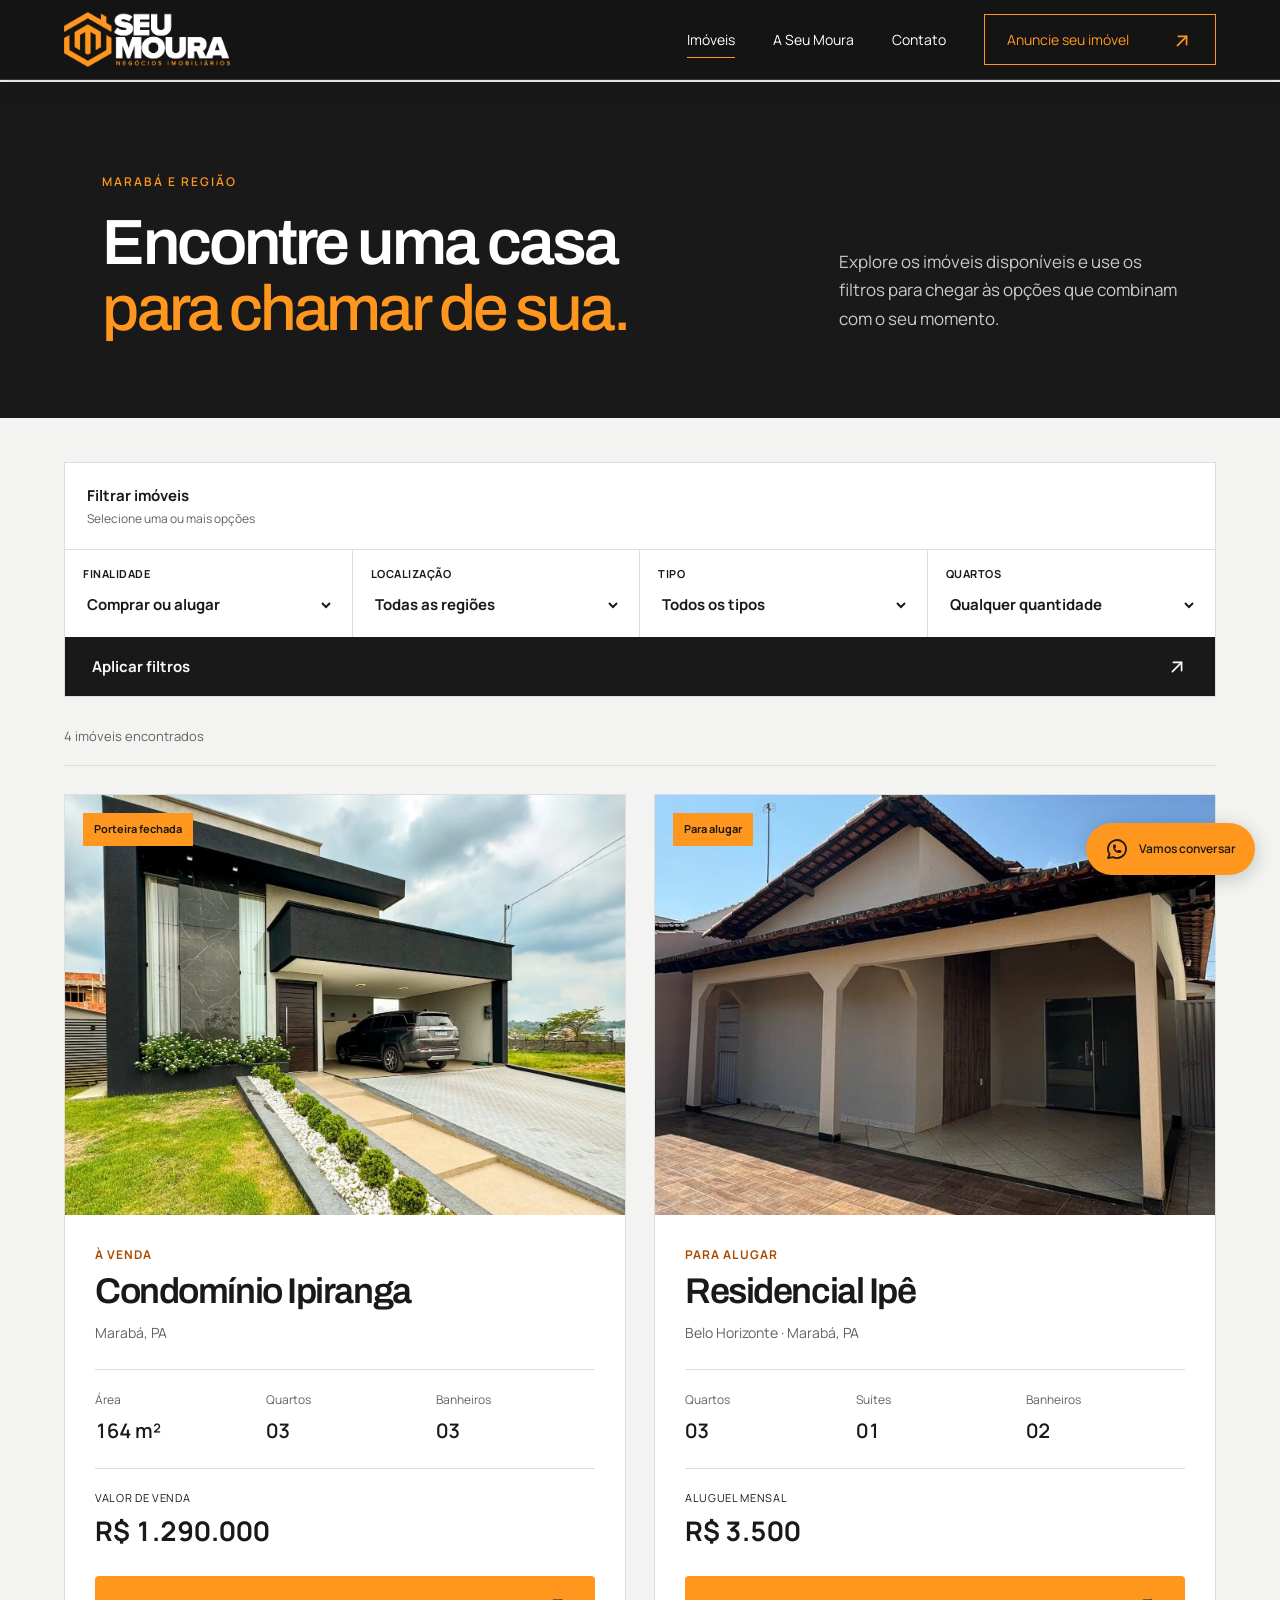
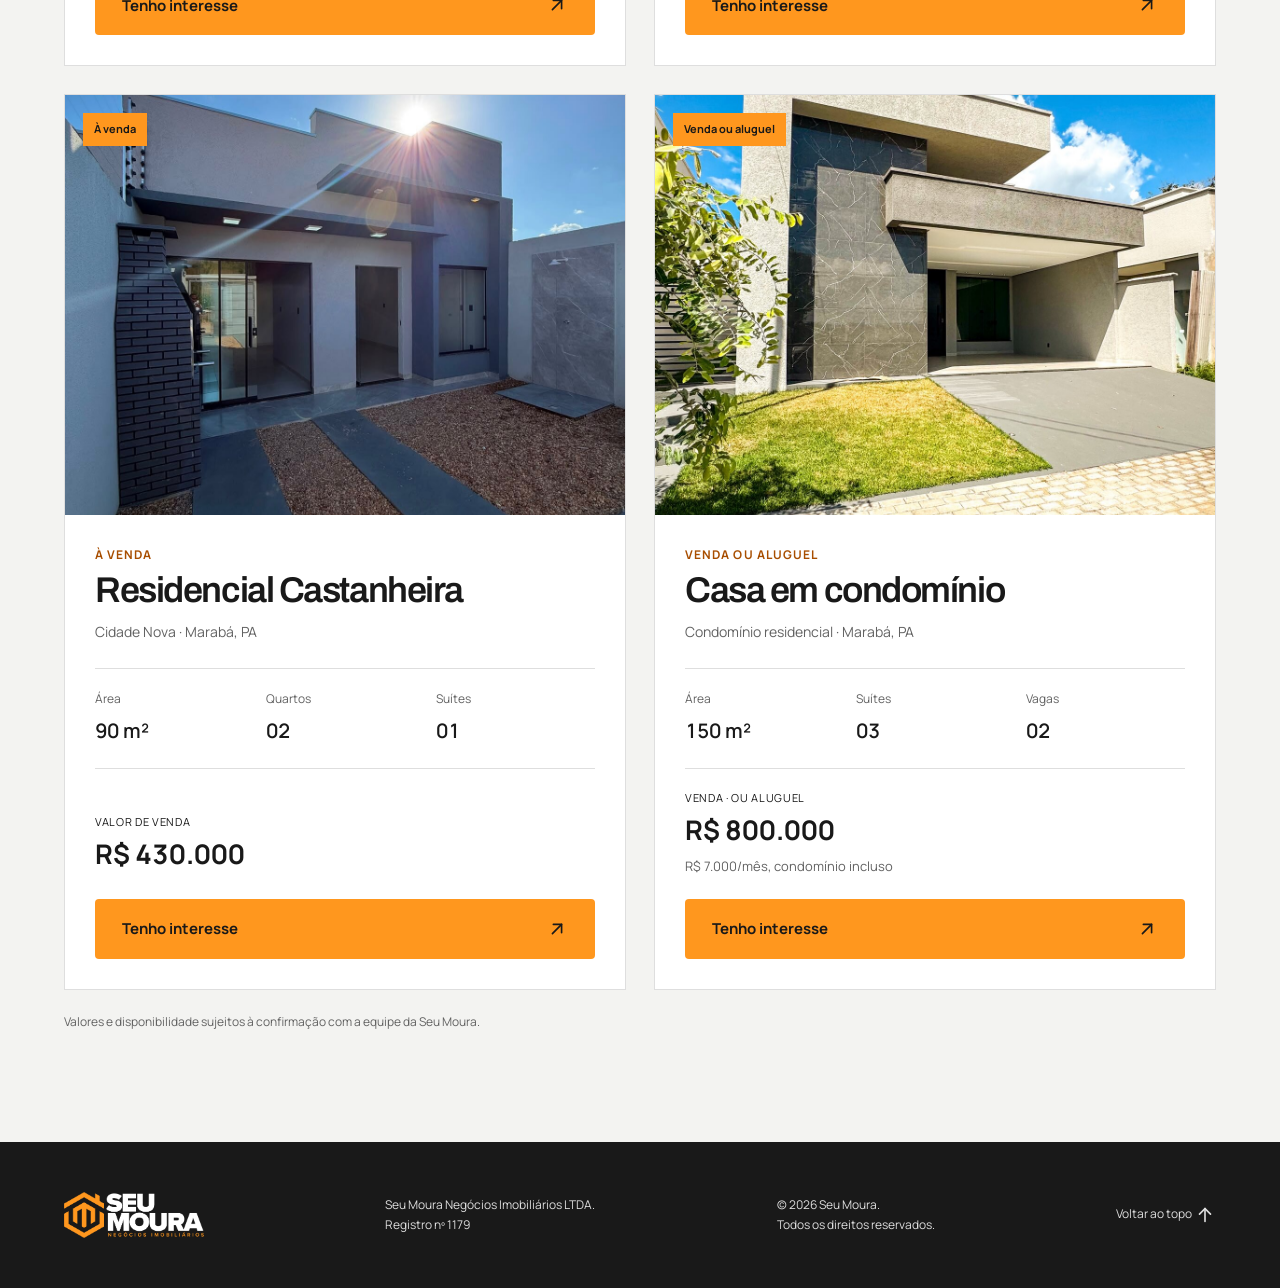
==== commit 0f6f47f3: "Improve catalog filter layout at notebook widths" ====
--- a/imoveis.html
+++ b/imoveis.html
@@ -5,7 +5,7 @@
 <title>Imóveis em Marabá | Seu Moura Imóveis</title>
 <meta name="description" content="Casas à venda e para alugar em Marabá. Filtre os imóveis da Seu Moura por finalidade, localização e número de quartos.">
 <meta name="theme-color" content="#191919"><meta property="og:title" content="Imóveis em Marabá | Seu Moura"><meta property="og:description" content="Encontre casas à venda e para alugar em Marabá e região."><meta property="og:type" content="website">
-<link rel="icon" href="./favicon.svg" type="image/svg+xml"><link rel="stylesheet" href="./styles.css?v=catalog-20260916"><script src="./app.js?v=catalog-20260916" defer></script>
+<link rel="icon" href="./favicon.svg" type="image/svg+xml"><link rel="stylesheet" href="./styles.css?v=catalog-2-20260916"><script src="./app.js?v=catalog-20260916" defer></script>
 </head>
 <body class="catalog-page">
 <a class="skip" href="#catalogo">Pular para os imóveis</a>
--- a/styles.css
+++ b/styles.css
@@ -107,7 +107,7 @@
 .catalog-empty p{color:var(--muted);margin:12px 0 25px}
 .catalog-note{font-size:12px;color:var(--muted);margin-top:22px}
 
-@media(max-width:1180px){
+@media(max-width:1400px){
   .catalog-filters{grid-template-columns:repeat(4,1fr)}
   .filter-heading{grid-column:1/-1;border-right:0;border-bottom:1px solid var(--line)}
   .catalog-filters .button{grid-column:1/-1}
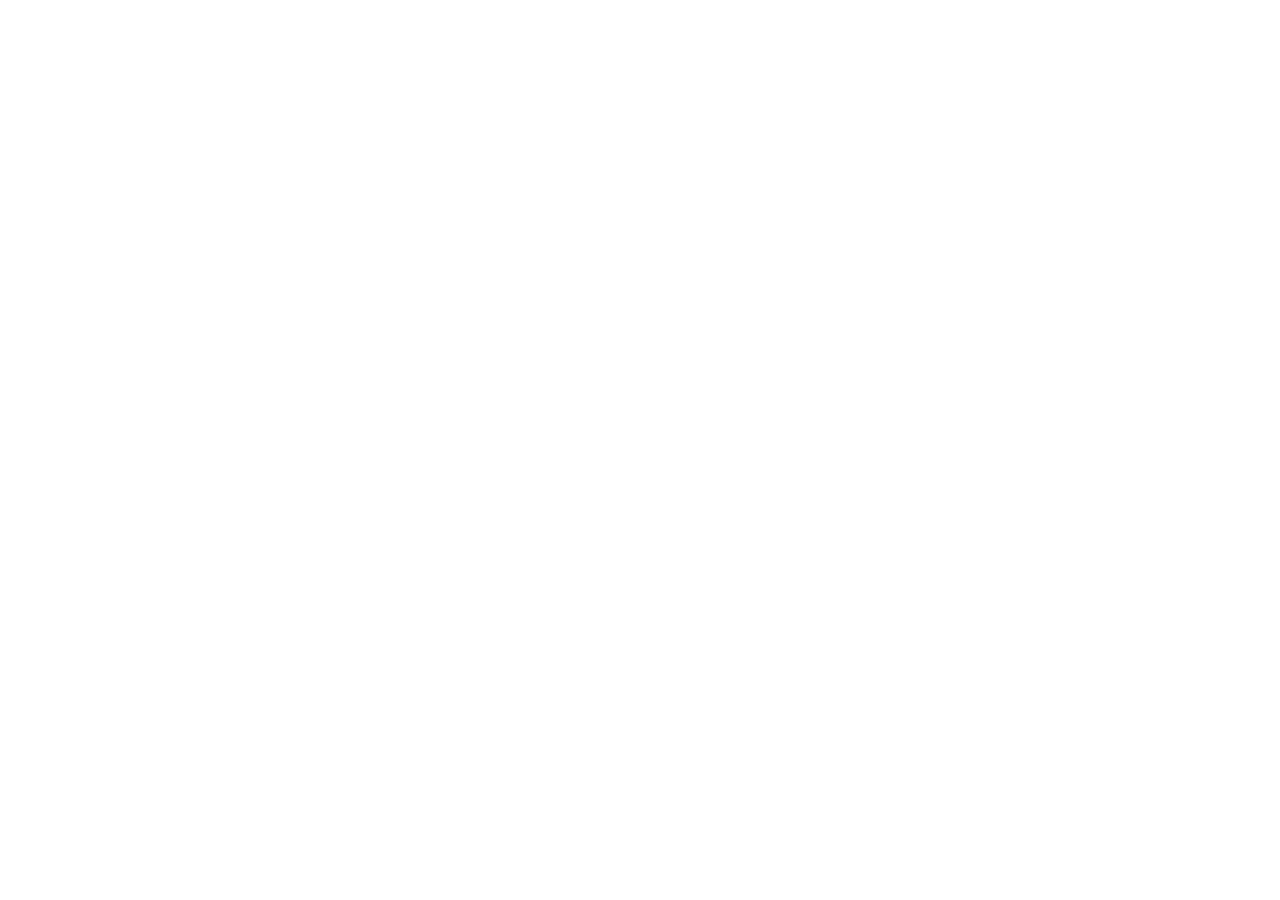
==== commit ed1ab90b: "security: harden public site and unify live catalog" ====
--- a/imoveis.html
+++ b/imoveis.html
@@ -1,57 +1,19 @@
 <!doctype html>
 <html lang="pt-BR">
 <head>
-<meta charset="UTF-8"><meta name="viewport" content="width=device-width,initial-scale=1">
-<title>Imóveis em Marabá | Seu Moura Imóveis</title>
-<meta name="description" content="Casas à venda e para alugar em Marabá. Filtre os imóveis da Seu Moura por finalidade, localização e número de quartos.">
-<meta name="theme-color" content="#191919"><meta property="og:title" content="Imóveis em Marabá | Seu Moura"><meta property="og:description" content="Encontre casas à venda e para alugar em Marabá e região."><meta property="og:type" content="website">
-<link rel="icon" href="./favicon.svg" type="image/svg+xml"><link rel="stylesheet" href="./styles.css?v=catalog-2-20260916"><script src="./app.js?v=catalog-20260916" defer></script>
+  <meta charset="UTF-8">
+  <meta name="viewport" content="width=device-width,initial-scale=1">
+  <meta name="referrer" content="no-referrer">
+  <meta http-equiv="Content-Security-Policy" content="default-src 'none'; style-src 'unsafe-inline'; img-src 'self'; base-uri 'none'; form-action 'none'; upgrade-insecure-requests">
+  <meta http-equiv="refresh" content="0;url=https://site-whatsapp-production.up.railway.app/imoveis.html">
+  <title>Catálogo atualizado | Seu Moura Imóveis</title>
 </head>
-<body class="catalog-page">
-<a class="skip" href="#catalogo">Pular para os imóveis</a>
-<header class="header scrolled" id="topo"><a href="./index.html" class="brand" aria-label="Seu Moura Imóveis, página inicial"><img src="./assets/logo.png" alt="Seu Moura Imóveis" width="180" height="80"></a><nav id="navigation" aria-label="Principal"><a href="./imoveis.html" aria-current="page">Imóveis</a><a href="./index.html#sobre">A Seu Moura</a><a href="./index.html#contato">Contato</a><a class="nav-cta" href="./index.html#anuncie">Anuncie seu imóvel <span aria-hidden="true"><svg class="icon" viewBox="0 0 24 24"><path d="M17 7l-10 10"/><path d="M8 7l9 0l0 9"/></svg></span></a></nav><button class="menu" aria-label="Abrir menu" aria-expanded="false" aria-controls="navigation"><span></span><span></span></button></header>
-<main id="catalogo">
-<section class="catalog-hero"><div><p class="eyebrow">MARABÁ E REGIÃO</p><h1>Encontre uma casa<br><em>para chamar de sua.</em></h1></div><p>Explore os imóveis disponíveis e use os filtros para chegar às opções que combinam com o seu momento.</p></section>
-
-<section class="catalog-shell" aria-label="Catálogo de imóveis">
-<form id="search" class="catalog-filters">
-<div class="filter-heading"><p>Filtrar imóveis</p><span>Selecione uma ou mais opções</span></div>
-<label for="purpose">Finalidade<select id="purpose" name="purpose"><option value="all">Comprar ou alugar</option><option value="venda">Comprar</option><option value="aluguel">Alugar</option></select></label>
-<label for="location">Localização<select id="location" name="location"><option value="all">Todas as regiões</option><option value="belo-horizonte">Belo Horizonte</option><option value="cidade-nova">Cidade Nova</option><option value="condominio">Condomínios</option></select></label>
-<label for="type">Tipo<select id="type" name="type"><option value="all">Todos os tipos</option><option value="casa">Casa</option></select></label>
-<label for="bedrooms">Quartos<select id="bedrooms" name="bedrooms"><option value="all">Qualquer quantidade</option><option value="2">2 ou mais</option><option value="3">3 ou mais</option></select></label>
-<button class="button dark" type="submit">Aplicar filtros <svg class="icon" viewBox="0 0 24 24" aria-hidden="true"><path d="M17 7l-10 10"/><path d="M8 7l9 0l0 9"/></svg></button>
-</form>
-
-<div class="catalog-result"><span id="result-count" role="status">4 imóveis encontrados</span><button id="clear" class="text-button" type="button" hidden>Limpar filtros</button></div>
-
-<div class="catalog-grid">
-<article class="catalog-card property-item" data-purpose="venda" data-location="condominio" data-type="casa" data-bedrooms="3">
-<div class="catalog-media"><img src="./assets/house.webp" alt="Casa com piscina no Condomínio Ipiranga" width="900" height="750"><span class="catalog-badge">Porteira fechada</span></div>
-<div class="catalog-card-body"><div><p class="listing-type">À VENDA</p><h2>Condomínio Ipiranga</h2><p class="listing-location">Marabá, PA</p></div><dl class="catalog-specs"><div><dt>Área</dt><dd>164 m²</dd></div><div><dt>Quartos</dt><dd>03</dd></div><div><dt>Banheiros</dt><dd>03</dd></div></dl><div class="catalog-price"><span>Valor de venda</span><strong>R$ 1.290.000</strong></div><a class="button cream whatsapp" data-message="Olá, Seu Moura! Tenho interesse na casa de porteira fechada no Condomínio Ipiranga, anunciada por R$ 1.290.000. Gostaria de saber mais." href="https://wa.me/5594992972083" target="_blank" rel="noopener">Tenho interesse <svg class="icon" viewBox="0 0 24 24" aria-hidden="true"><path d="M17 7l-10 10"/><path d="M8 7l9 0l0 9"/></svg></a></div>
-</article>
-
-<article class="catalog-card property-item" data-purpose="aluguel" data-location="belo-horizonte" data-type="casa" data-bedrooms="3">
-<div class="catalog-media"><img src="./assets/listing-ipe.jpg" alt="Fachada da casa para alugar no Residencial Ipê" loading="lazy" width="720" height="960"><span class="catalog-badge">Para alugar</span></div>
-<div class="catalog-card-body"><div><p class="listing-type">PARA ALUGAR</p><h2>Residencial Ipê</h2><p class="listing-location">Belo Horizonte · Marabá, PA</p></div><dl class="catalog-specs"><div><dt>Quartos</dt><dd>03</dd></div><div><dt>Suítes</dt><dd>01</dd></div><div><dt>Banheiros</dt><dd>02</dd></div></dl><div class="catalog-price"><span>Aluguel mensal</span><strong>R$ 3.500</strong></div><a class="button cream whatsapp" data-message="Olá, Seu Moura! Tenho interesse na casa para alugar no Residencial Ipê, anunciada por R$ 3.500 mensais. Gostaria de saber mais." href="https://wa.me/5594992972083" target="_blank" rel="noopener">Tenho interesse <svg class="icon" viewBox="0 0 24 24" aria-hidden="true"><path d="M17 7l-10 10"/><path d="M8 7l9 0l0 9"/></svg></a></div>
-</article>
-
-<article class="catalog-card property-item" data-purpose="venda" data-location="cidade-nova" data-type="casa" data-bedrooms="2">
-<div class="catalog-media"><img src="./assets/listing-castanheira.jpg" alt="Fachada da casa à venda no Residencial Castanheira" loading="lazy" width="1200" height="1600"><span class="catalog-badge">À venda</span></div>
-<div class="catalog-card-body"><div><p class="listing-type">À VENDA</p><h2>Residencial Castanheira</h2><p class="listing-location">Cidade Nova · Marabá, PA</p></div><dl class="catalog-specs"><div><dt>Área</dt><dd>90 m²</dd></div><div><dt>Quartos</dt><dd>02</dd></div><div><dt>Suítes</dt><dd>01</dd></div></dl><div class="catalog-price"><span>Valor de venda</span><strong>R$ 430.000</strong></div><a class="button cream whatsapp" data-message="Olá, Seu Moura! Tenho interesse na casa do Residencial Castanheira, anunciada por R$ 430.000. Gostaria de saber mais." href="https://wa.me/5594992972083" target="_blank" rel="noopener">Tenho interesse <svg class="icon" viewBox="0 0 24 24" aria-hidden="true"><path d="M17 7l-10 10"/><path d="M8 7l9 0l0 9"/></svg></a></div>
-</article>
-
-<article class="catalog-card property-item" data-purpose="venda aluguel" data-location="condominio" data-type="casa" data-bedrooms="3">
-<div class="catalog-media"><img src="./assets/listing-condominio-800.jpg" alt="Casa de alto padrão em condomínio em Marabá" loading="lazy" width="2268" height="3024"><span class="catalog-badge">Venda ou aluguel</span></div>
-<div class="catalog-card-body"><div><p class="listing-type">VENDA OU ALUGUEL</p><h2>Casa em condomínio</h2><p class="listing-location">Condomínio residencial · Marabá, PA</p></div><dl class="catalog-specs"><div><dt>Área</dt><dd>150 m²</dd></div><div><dt>Suítes</dt><dd>03</dd></div><div><dt>Vagas</dt><dd>02</dd></div></dl><div class="catalog-price"><span>Venda · ou aluguel</span><strong>R$ 800.000</strong><small>R$ 7.000/mês, condomínio incluso</small></div><a class="button cream whatsapp" data-message="Olá, Seu Moura! Tenho interesse na casa em condomínio anunciada para venda por R$ 800.000 ou aluguel por R$ 7.000 mensais. Gostaria de saber mais." href="https://wa.me/5594992972083" target="_blank" rel="noopener">Tenho interesse <svg class="icon" viewBox="0 0 24 24" aria-hidden="true"><path d="M17 7l-10 10"/><path d="M8 7l9 0l0 9"/></svg></a></div>
-</article>
-</div>
-
-<div id="empty" class="catalog-empty" hidden><h2>Nenhum imóvel com esses filtros.</h2><p>Altere a busca ou conte à nossa equipe o que você procura.</p><a class="button cream whatsapp" data-message="Olá! Procuro uma casa em Marabá e não encontrei uma opção no site. Podemos conversar?" href="https://wa.me/5594992972083" target="_blank" rel="noopener">Falar com um consultor <svg class="icon" viewBox="0 0 24 24" aria-hidden="true"><path d="M17 7l-10 10"/><path d="M8 7l9 0l0 9"/></svg></a></div>
-<p class="catalog-note">Valores e disponibilidade sujeitos à confirmação com a equipe da Seu Moura.</p>
-</section>
-</main>
-
-<footer><a class="brand" href="./index.html"><img src="./assets/logo.png" alt="Seu Moura Imóveis" width="180" height="80" loading="lazy"></a><p>Seu Moura Negócios Imobiliários LTDA.<br>Registro nº 1179</p><span>© <span id="year">2026</span> Seu Moura.<br>Todos os direitos reservados.</span><a href="#topo" class="back-top">Voltar ao topo <svg class="icon" viewBox="0 0 24 24" aria-hidden="true"><path d="M12 5l0 14"/><path d="M18 11l-6 -6"/><path d="M6 11l6 -6"/></svg></a></footer>
-<a class="floating-whatsapp whatsapp" href="https://wa.me/5594992972083" target="_blank" rel="noopener" aria-label="Falar com a Seu Moura pelo WhatsApp" data-message="Olá! Gostaria de falar com a Seu Moura."><svg class="icon" viewBox="0 0 24 24" aria-hidden="true"><path d="M3 21l1.65 -3.8a9 9 0 1 1 3.4 2.9l-5.05 .9"/><path d="M9 10a.5 .5 0 0 0 1 0v-1a.5 .5 0 0 0 -1 0v1a5 5 0 0 0 5 5h1a.5 .5 0 0 0 0 -1h-1a.5 .5 0 0 0 0 1"/></svg><span>Vamos conversar</span></a>
-</body></html>
+<body style="font-family:Arial,sans-serif;background:#191919;color:#fff;display:grid;place-items:center;min-height:100vh;margin:0;text-align:center">
+  <main>
+    <img src="./assets/logo.png" alt="Seu Moura Imóveis" width="220" height="98">
+    <h1>Catálogo atualizado</h1>
+    <p>Você está sendo direcionado para os imóveis disponíveis.</p>
+    <p><a style="color:#ff971e" href="https://site-whatsapp-production.up.railway.app/imoveis.html">Abrir catálogo de imóveis</a></p>
+  </main>
+</body>
+</html>
